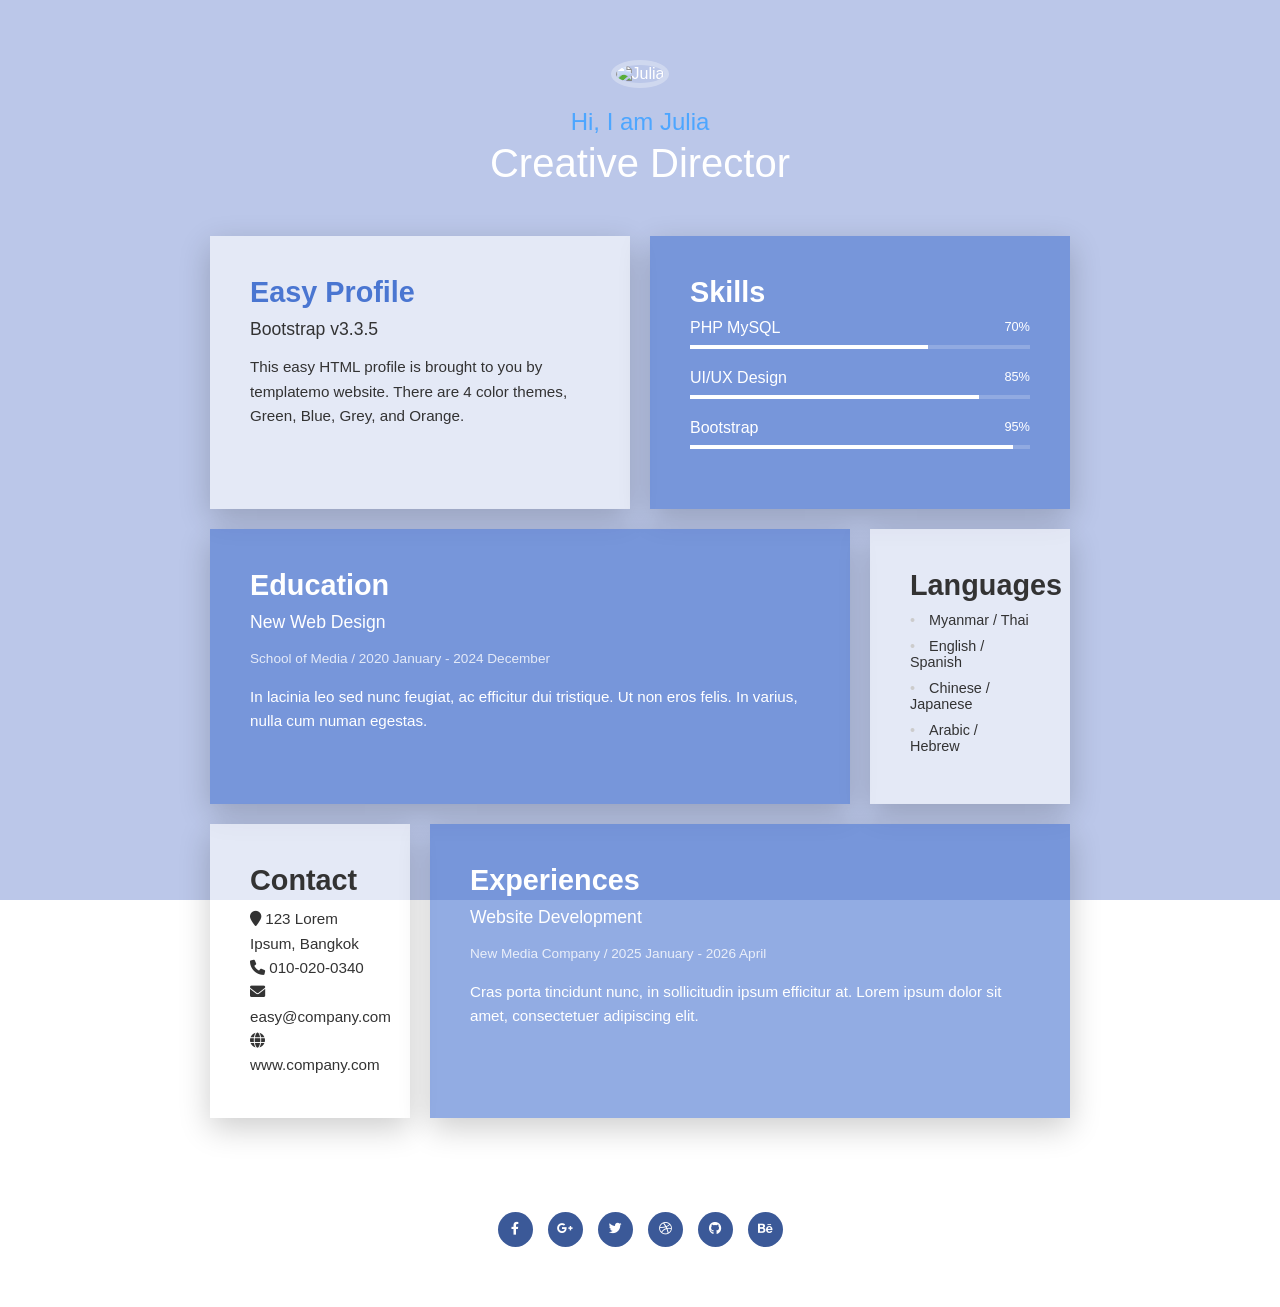
==== webpage/index.html @ dd3658fb "site" ====
<!DOCTYPE html>
<html lang="en">
<head>
    <meta charset="UTF-8">
    <meta name="viewport" content="width=device-width, initial-scale=1.0">
    <title>Julia - Creative Director Profile</title>
    <link rel="stylesheet" href="css/style.css">
    <link rel="stylesheet" href="https://cdnjs.cloudflare.com/ajax/libs/font-awesome/6.0.0/css/all.min.css">
</head>
<body>

    <div class="background-overlay"></div>

    <main class="wrapper">
        <header class="header">
            <div class="profile-pic">
                <img src="https://via.placeholder.com/150" alt="Julia">
            </div>
            <p class="greeting">Hi, I am Julia</p>
            <h1>Creative Director</h1>
        </header>

        <div class="grid-container">
            
            <section class="card white profile-text">
                <h2 class="blue-text">Easy Profile</h2>
                <h3>Bootstrap v3.3.5</h3>
                <p>This easy HTML profile is brought to you by templatemo website. There are 4 color themes, Green, Blue, Grey, and Orange.</p>
            </section>

            <section class="card blue skills">
                <h2>Skills</h2>
                <div class="skill-item">
                    <span>PHP MySQL</span> <span class="percent">70%</span>
                    <div class="progress"><div class="bar" style="width: 70%"></div></div>
                </div>
                <div class="skill-item">
                    <span>UI/UX Design</span> <span class="percent">85%</span>
                    <div class="progress"><div class="bar" style="width: 85%"></div></div>
                </div>
                <div class="skill-item">
                    <span>Bootstrap</span> <span class="percent">95%</span>
                    <div class="progress"><div class="bar" style="width: 95%"></div></div>
                </div>
            </section>

            <section class="card blue education">
                <h2>Education</h2>
                <h3>New Web Design</h3>
                <p class="meta">School of Media / 2020 January - 2024 December</p>
                <p>In lacinia leo sed nunc feugiat, ac efficitur dui tristique. Ut non eros felis. In varius, nulla cum numan egestas.</p>
            </section>

            <section class="card white languages">
                <h2>Languages</h2>
                <ul>
                    <li>Myanmar / Thai</li>
                    <li>English / Spanish</li>
                    <li>Chinese / Japanese</li>
                    <li>Arabic / Hebrew</li>
                </ul>
            </section>

            <section class="card white contact">
                <h2>Contact</h2>
                <p><i class="fa fa-map-marker"></i> 123 Lorem Ipsum, Bangkok</p>
                <p><i class="fa fa-phone"></i> 010-020-0340</p>
                <p><i class="fa fa-envelope"></i> easy@company.com</p>
                <p><i class="fa fa-globe"></i> www.company.com</p>
            </section>

            <section class="card blue experiences">
                <h2>Experiences</h2>
                <h3>Website Development</h3>
                <p class="meta">New Media Company / 2025 January - 2026 April</p>
                <p>Cras porta tincidunt nunc, in sollicitudin ipsum efficitur at. Lorem ipsum dolor sit amet, consectetuer adipiscing elit.</p>
            </section>

        </div>

        <footer class="footer">
            <p>Copyright &copy; 2026 Your Easy Profile</p>
            <div class="social-icons">
                <i class="fab fa-facebook-f"></i>
                <i class="fab fa-google-plus-g"></i>
                <i class="fab fa-twitter"></i>
                <i class="fab fa-dribbble"></i>
                <i class="fab fa-github"></i>
                <i class="fab fa-behance"></i>
            </div>
        </footer>
    </main>

</body>
</html>
---- webpage/css/style.css ----
* {
    margin: 0;
    padding: 0;
    box-sizing: border-box;
}

body {
    font-family: 'Arial', sans-serif;
    color: white;
    min-height: 100vh;
    /* This creates the blurry mountain background effect */
    background: url('https://images.unsplash.com/photo-1464822759023-fed622ff2c3b?auto=format&fit=crop&q=80&w=2070') no-repeat center center fixed;
    background-size: cover;
    position: relative;
}

/* Semi-transparent overlay to match the image tint */
.background-overlay {
    position: fixed;
    top: 0;
    left: 0;
    width: 100%;
    height: 100%;
    background: rgba(85, 115, 200, 0.4); 
    z-index: -1;
}

.wrapper {
    max-width: 900px;
    margin: 0 auto;
    padding: 60px 20px;
}

/* Header */
.header {
    text-align: center;
    margin-bottom: 50px;
}

.profile-pic img {
    width: 150px;
    height: 150px;
    border-radius: 50%;
    border: 5px solid rgba(255, 255, 255, 0.3);
    object-fit: cover;
}

.greeting {
    font-size: 1.5rem;
    color: #4da6ff;
    margin-top: 15px;
}

.header h1 {
    font-size: 2.5rem;
    font-weight: 300;
}

/* Grid Logic */
.grid-container {
    display: grid;
    grid-template-columns: repeat(12, 1fr);
    gap: 20px;
    max-width: 1000px;
    margin: 0 auto;
}

.card {
    padding: 40px;
    box-shadow: 0 10px 30px rgba(0,0,0,0.2);
}

.white {
    background: white;
    color: #666;
}

.blue {
    background: #4a76d1;
    color: white;
}

.card.white {
    background-color: rgba(255, 255, 255, 0.60);
    color: #333;
}

.card.blue {
    background-color: rgba(74, 118, 209, 0.60);
    color: white;
}

.blue-text { color: #4a76d1; }

/* Customizing specific grid placements to match image staggered heights */
.profile-text { grid-column: span 6; }
.skills { grid-column: span 6; }
.education { grid-column: span 9; }
.languages { grid-column: span 3; }
.contact { grid-column: span 3; }
.experiences { grid-column: span 9; }

/* Typography & Lists */
h2 { font-size: 1.8rem; margin-bottom: 10px; }
h3 { font-size: 1.1rem; margin-bottom: 15px; font-weight: 400; }
.meta { font-size: 0.85rem; margin-bottom: 15px; opacity: 0.8; }
p { line-height: 1.6; font-size: 0.95rem; }

ul { list-style: none; }
li::before { content: "• "; color: #ccc; margin-right: 10px; }
li { margin-bottom: 10px; font-size: 0.9rem; }

/* Skills Bar */
.skill-item { margin-bottom: 20px; position: relative; }
.percent { float: right; font-size: 0.8rem; }
.progress {
    height: 4px;
    background: rgba(255,255,255,0.2);
    margin-top: 8px;
    width: 100%;
}
.bar { height: 100%; background: white; }

/* Footer */
.footer {
    text-align: center;
    margin-top: 50px;
    font-size: 0.8rem;
}

.social-icons {
    margin-top: 20px;
    display: flex;
    justify-content: center;
    gap: 15px;
}

.social-icons i {
    background: #3b5998;
    width: 35px;
    height: 35px;
    border-radius: 50%;
    display: flex;
    align-items: center;
    justify-content: center;
    cursor: pointer;
    transition: 0.3s;
}

/* Mobile Responsiveness */
@media (max-width: 768px) {
    .grid-container {
        grid-template-columns: 1fr; /* Stack into 1 column on small screens */
    }
    .card {
        grid-column: span 12 !important;
    }
}
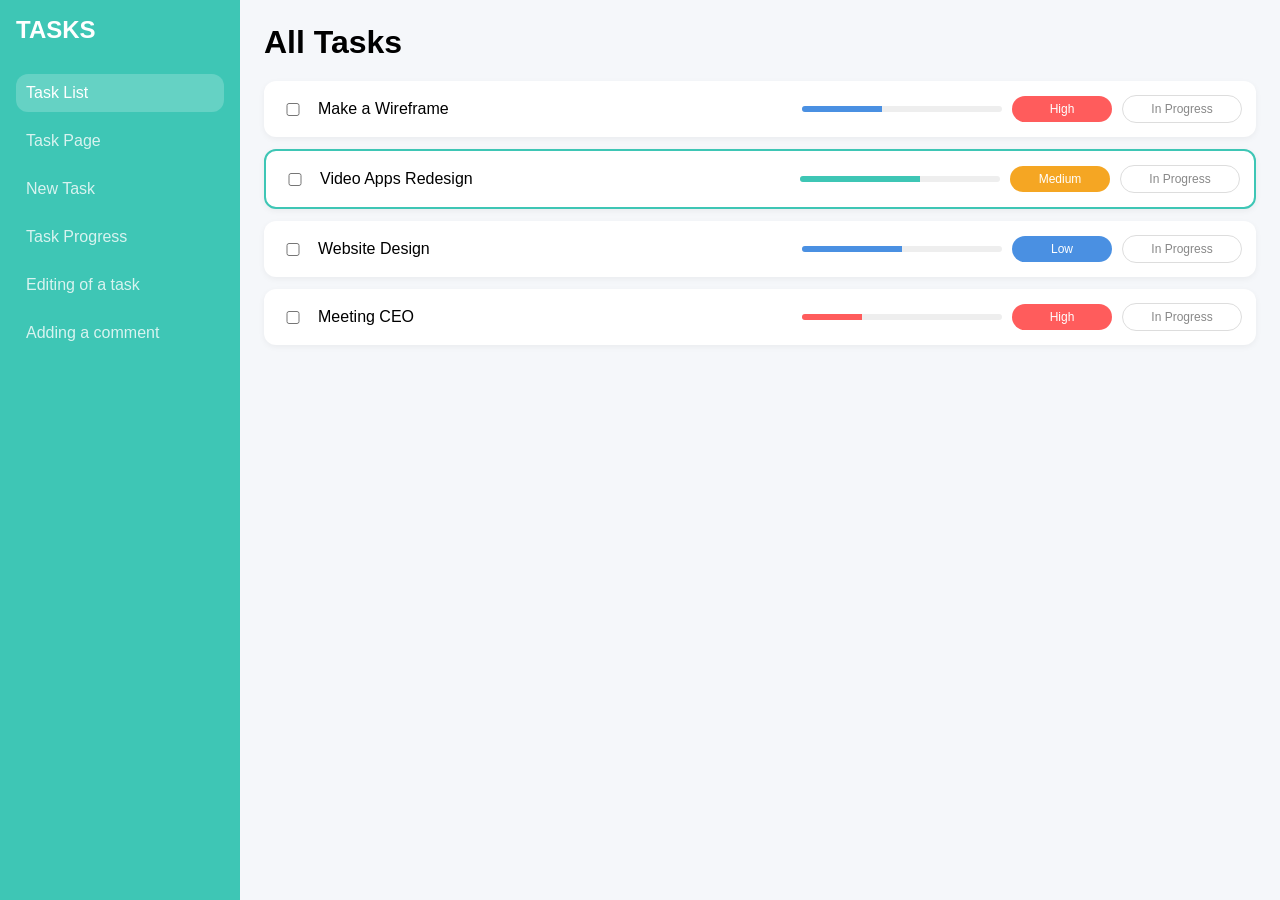
==== commit 133dd773: "sitetodo" ====
--- a/webpage/index.html
+++ b/webpage/index.html
@@ -1,95 +1,89 @@
 <!DOCTYPE html>
 <html lang="en">
 <head>
-    <meta charset="UTF-8">
-    <meta name="viewport" content="width=device-width, initial-scale=1.0">
-    <title>Julia - Creative Director Profile</title>
-    <link rel="stylesheet" href="css/style.css">
-    <link rel="stylesheet" href="https://cdnjs.cloudflare.com/ajax/libs/font-awesome/6.0.0/css/all.min.css">
+  <meta charset="UTF-8" />
+  <meta name="viewport" content="width=device-width, initial-scale=1.0"/>
+  <title>Task Dashboard</title>
+  <link rel="stylesheet" href="css/style.css"/>
 </head>
 <body>
 
-    <div class="background-overlay"></div>
+<div class="app">
 
-    <main class="wrapper">
-        <header class="header">
-            <div class="profile-pic">
-                <img src="https://via.placeholder.com/150" alt="Julia">
-            </div>
-            <p class="greeting">Hi, I am Julia</p>
-            <h1>Creative Director</h1>
-        </header>
+  <!-- Sidebar -->
+  <aside class="sidebar">
+    <h2 class="logo">TASKS</h2>
+    <nav>
+      <a class="active">Task List</a>
+      <a>Task Page</a>
+      <a>New Task</a>
+      <a>Task Progress</a>
+      <a>Editing of a task</a>
+      <a>Adding a comment</a>
+    </nav>
+  </aside>
 
-        <div class="grid-container">
-            
-            <section class="card white profile-text">
-                <h2 class="blue-text">Easy Profile</h2>
-                <h3>Bootstrap v3.3.5</h3>
-                <p>This easy HTML profile is brought to you by templatemo website. There are 4 color themes, Green, Blue, Grey, and Orange.</p>
-            </section>
+  <!-- Main Content -->
+  <main class="main">
+    <header class="header">
+      <h1>All Tasks</h1>
+    </header>
 
-            <section class="card blue skills">
-                <h2>Skills</h2>
-                <div class="skill-item">
-                    <span>PHP MySQL</span> <span class="percent">70%</span>
-                    <div class="progress"><div class="bar" style="width: 70%"></div></div>
-                </div>
-                <div class="skill-item">
-                    <span>UI/UX Design</span> <span class="percent">85%</span>
-                    <div class="progress"><div class="bar" style="width: 85%"></div></div>
-                </div>
-                <div class="skill-item">
-                    <span>Bootstrap</span> <span class="percent">95%</span>
-                    <div class="progress"><div class="bar" style="width: 95%"></div></div>
-                </div>
-            </section>
+    <section class="task-list">
 
-            <section class="card blue education">
-                <h2>Education</h2>
-                <h3>New Web Design</h3>
-                <p class="meta">School of Media / 2020 January - 2024 December</p>
-                <p>In lacinia leo sed nunc feugiat, ac efficitur dui tristique. Ut non eros felis. In varius, nulla cum numan egestas.</p>
-            </section>
+      <!-- Task Item -->
+      <div class="task">
+        <input type="checkbox"/>
+        <span class="title">Make a Wireframe</span>
 
-            <section class="card white languages">
-                <h2>Languages</h2>
-                <ul>
-                    <li>Myanmar / Thai</li>
-                    <li>English / Spanish</li>
-                    <li>Chinese / Japanese</li>
-                    <li>Arabic / Hebrew</li>
-                </ul>
-            </section>
-
-            <section class="card white contact">
-                <h2>Contact</h2>
-                <p><i class="fa fa-map-marker"></i> 123 Lorem Ipsum, Bangkok</p>
-                <p><i class="fa fa-phone"></i> 010-020-0340</p>
-                <p><i class="fa fa-envelope"></i> easy@company.com</p>
-                <p><i class="fa fa-globe"></i> www.company.com</p>
-            </section>
-
-            <section class="card blue experiences">
-                <h2>Experiences</h2>
-                <h3>Website Development</h3>
-                <p class="meta">New Media Company / 2025 January - 2026 April</p>
-                <p>Cras porta tincidunt nunc, in sollicitudin ipsum efficitur at. Lorem ipsum dolor sit amet, consectetuer adipiscing elit.</p>
-            </section>
-
+        <div class="progress">
+          <span class="bar blue" style="width:40%"></span>
         </div>
 
-        <footer class="footer">
-            <p>Copyright &copy; 2026 Your Easy Profile</p>
-            <div class="social-icons">
-                <i class="fab fa-facebook-f"></i>
-                <i class="fab fa-google-plus-g"></i>
-                <i class="fab fa-twitter"></i>
-                <i class="fab fa-dribbble"></i>
-                <i class="fab fa-github"></i>
-                <i class="fab fa-behance"></i>
-            </div>
-        </footer>
-    </main>
+        <span class="priority high">High</span>
+        <span class="status">In Progress</span>
+      </div>
+
+      <div class="task active">
+        <input type="checkbox"/>
+        <span class="title">Video Apps Redesign</span>
+
+        <div class="progress">
+          <span class="bar green" style="width:60%"></span>
+        </div>
+
+        <span class="priority medium">Medium</span>
+        <span class="status">In Progress</span>
+      </div>
+
+      <div class="task">
+        <input type="checkbox"/>
+        <span class="title">Website Design</span>
+
+        <div class="progress">
+          <span class="bar blue" style="width:50%"></span>
+        </div>
+
+        <span class="priority low">Low</span>
+        <span class="status">In Progress</span>
+      </div>
+
+      <div class="task">
+        <input type="checkbox"/>
+        <span class="title">Meeting CEO</span>
+
+        <div class="progress">
+          <span class="bar red" style="width:30%"></span>
+        </div>
+
+        <span class="priority high">High</span>
+        <span class="status">In Progress</span>
+      </div>
+
+    </section>
+  </main>
+
+</div>
 
 </body>
 </html>
--- a/webpage/css/style.css
+++ b/webpage/css/style.css
@@ -1,158 +1,172 @@
-* {
-    margin: 0;
-    padding: 0;
-    box-sizing: border-box;
+/* ===== Root Variables (scalable design system) ===== */
+:root {
+  --primary: #3ec6b5;
+  --bg: #f5f7fa;
+  --white: #ffffff;
+  --text: #333;
+  --muted: #888;
+
+  --high: #ff5c5c;
+  --medium: #f5a623;
+  --low: #4a90e2;
+
+  --radius: 12px;
+  --spacing: 16px;
 }
 
-body {
-    font-family: 'Arial', sans-serif;
-    color: white;
-    min-height: 100vh;
-    /* This creates the blurry mountain background effect */
-    background: url('https://images.unsplash.com/photo-1464822759023-fed622ff2c3b?auto=format&fit=crop&q=80&w=2070') no-repeat center center fixed;
-    background-size: cover;
-    position: relative;
+/* ===== Reset ===== */
+* {
+  margin: 0;
+  padding: 0;
+  box-sizing: border-box;
+  font-family: sans-serif;
 }
 
-/* Semi-transparent overlay to match the image tint */
-.background-overlay {
-    position: fixed;
-    top: 0;
-    left: 0;
-    width: 100%;
-    height: 100%;
-    background: rgba(85, 115, 200, 0.4); 
-    z-index: -1;
+/* ===== Layout ===== */
+body {
+  background: var(--bg);
 }
 
-.wrapper {
-    max-width: 900px;
-    margin: 0 auto;
-    padding: 60px 20px;
+.app {
+  display: flex;
+  min-height: 100vh;
 }
 
-/* Header */
-.header {
-    text-align: center;
-    margin-bottom: 50px;
+/* ===== Sidebar ===== */
+.sidebar {
+  width: 240px;
+  background: var(--primary);
+  color: white;
+  padding: var(--spacing);
 }
 
-.profile-pic img {
-    width: 150px;
-    height: 150px;
-    border-radius: 50%;
-    border: 5px solid rgba(255, 255, 255, 0.3);
-    object-fit: cover;
+.logo {
+  margin-bottom: 30px;
 }
 
-.greeting {
-    font-size: 1.5rem;
-    color: #4da6ff;
-    margin-top: 15px;
+.sidebar nav {
+  display: flex;
+  flex-direction: column;
+  gap: 10px;
 }
 
-.header h1 {
-    font-size: 2.5rem;
-    font-weight: 300;
+.sidebar a {
+  padding: 10px;
+  border-radius: var(--radius);
+  cursor: pointer;
+  opacity: 0.8;
 }
 
-/* Grid Logic */
-.grid-container {
-    display: grid;
-    grid-template-columns: repeat(12, 1fr);
-    gap: 20px;
-    max-width: 1000px;
-    margin: 0 auto;
+.sidebar a.active,
+.sidebar a:hover {
+  background: rgba(255,255,255,0.2);
+  opacity: 1;
 }
 
-.card {
-    padding: 40px;
-    box-shadow: 0 10px 30px rgba(0,0,0,0.2);
+/* ===== Main ===== */
+.main {
+  flex: 1;
+  padding: 24px;
 }
 
-.white {
-    background: white;
-    color: #666;
+.header {
+  margin-bottom: 20px;
 }
 
-.blue {
-    background: #4a76d1;
-    color: white;
+/* ===== Task List ===== */
+.task-list {
+  display: flex;
+  flex-direction: column;
+  gap: 12px;
 }
 
-.card.white {
-    background-color: rgba(255, 255, 255, 0.60);
-    color: #333;
+/* ===== Task Item ===== */
+.task {
+  display: grid;
+  grid-template-columns: 30px 1fr 200px 100px 120px;
+  align-items: center;
+  gap: 10px;
+
+  background: var(--white);
+  padding: 14px;
+  border-radius: var(--radius);
+  box-shadow: 0 2px 6px rgba(0,0,0,0.05);
 }
 
-.card.blue {
-    background-color: rgba(74, 118, 209, 0.60);
-    color: white;
+.task.active {
+  border: 2px solid var(--primary);
 }
 
-.blue-text { color: #4a76d1; }
-
-/* Customizing specific grid placements to match image staggered heights */
-.profile-text { grid-column: span 6; }
-.skills { grid-column: span 6; }
-.education { grid-column: span 9; }
-.languages { grid-column: span 3; }
-.contact { grid-column: span 3; }
-.experiences { grid-column: span 9; }
-
-/* Typography & Lists */
-h2 { font-size: 1.8rem; margin-bottom: 10px; }
-h3 { font-size: 1.1rem; margin-bottom: 15px; font-weight: 400; }
-.meta { font-size: 0.85rem; margin-bottom: 15px; opacity: 0.8; }
-p { line-height: 1.6; font-size: 0.95rem; }
-
-ul { list-style: none; }
-li::before { content: "• "; color: #ccc; margin-right: 10px; }
-li { margin-bottom: 10px; font-size: 0.9rem; }
-
-/* Skills Bar */
-.skill-item { margin-bottom: 20px; position: relative; }
-.percent { float: right; font-size: 0.8rem; }
-.progress {
-    height: 4px;
-    background: rgba(255,255,255,0.2);
-    margin-top: 8px;
-    width: 100%;
-}
-.bar { height: 100%; background: white; }
-
-/* Footer */
-.footer {
-    text-align: center;
-    margin-top: 50px;
-    font-size: 0.8rem;
+.title {
+  font-weight: 500;
 }
 
-.social-icons {
-    margin-top: 20px;
-    display: flex;
-    justify-content: center;
-    gap: 15px;
+/* ===== Progress Bar ===== */
+.progress {
+  height: 6px;
+  background: #eee;
+  border-radius: 10px;
+  overflow: hidden;
 }
 
-.social-icons i {
-    background: #3b5998;
-    width: 35px;
-    height: 35px;
-    border-radius: 50%;
-    display: flex;
-    align-items: center;
-    justify-content: center;
-    cursor: pointer;
-    transition: 0.3s;
+.bar {
+  height: 100%;
+  display: block;
 }
 
-/* Mobile Responsiveness */
-@media (max-width: 768px) {
-    .grid-container {
-        grid-template-columns: 1fr; /* Stack into 1 column on small screens */
-    }
-    .card {
-        grid-column: span 12 !important;
-    }
+.bar.blue { background: #4a90e2; }
+.bar.green { background: #3ec6b5; }
+.bar.red { background: #ff5c5c; }
+
+/* ===== Priority ===== */
+.priority {
+  font-size: 12px;
+  padding: 6px 10px;
+  border-radius: 20px;
+  text-align: center;
+  color: white;
+}
+
+.priority.high { background: var(--high); }
+.priority.medium { background: var(--medium); }
+.priority.low { background: var(--low); }
+
+/* ===== Status ===== */
+.status {
+  font-size: 12px;
+  color: var(--muted);
+  border: 1px solid #ddd;
+  padding: 6px 10px;
+  border-radius: 20px;
+  text-align: center;
+}
+
+/* ===== Responsive ===== */
+@media (max-width: 900px) {
+  .task {
+    grid-template-columns: 30px 1fr;
+    grid-row-gap: 10px;
+  }
+
+  .progress,
+  .priority,
+  .status {
+    grid-column: span 2;
+  }
+}
+
+@media (max-width: 600px) {
+  .app {
+    flex-direction: column;
+  }
+
+  .sidebar {
+    width: 100%;
+    display: flex;
+    overflow-x: auto;
+  }
+
+  .sidebar nav {
+    flex-direction: row;
+  }
 }
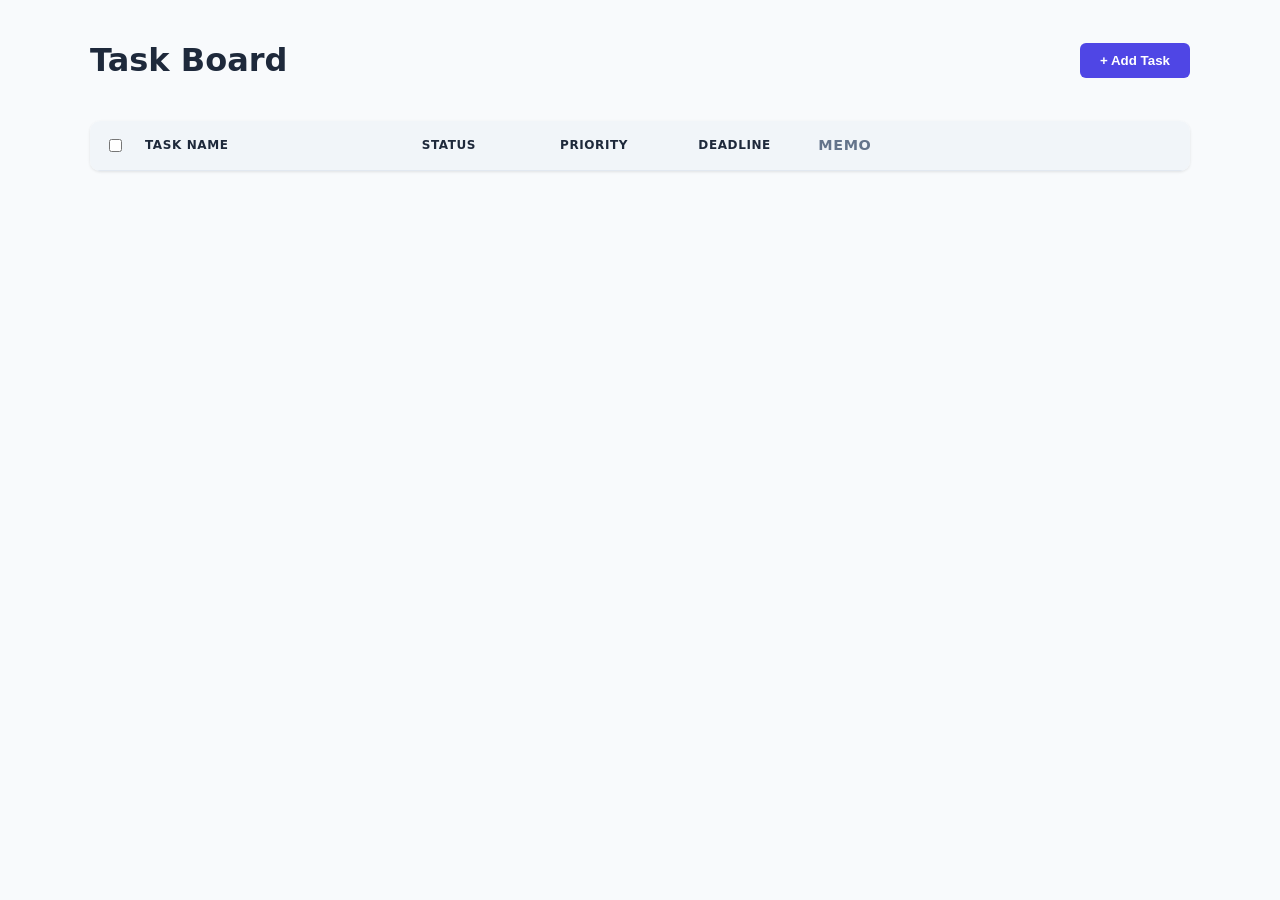
==== commit 94271724: "cruds" ====
--- a/webpage/index.html
+++ b/webpage/index.html
@@ -1,89 +1,70 @@
 <!DOCTYPE html>
 <html lang="en">
 <head>
-  <meta charset="UTF-8" />
-  <meta name="viewport" content="width=device-width, initial-scale=1.0"/>
-  <title>Task Dashboard</title>
-  <link rel="stylesheet" href="css/style.css"/>
+    <meta charset="UTF-8">
+    <meta name="viewport" content="width=device-width, initial-scale=1.0">
+    <title>Modern Task Manager</title>
+    <link rel="stylesheet" href="css/style.css">
 </head>
 <body>
 
-<div class="app">
+    <div class="container">
+        <header>
+            <h1>Task Board</h1>
+            <button id="openModalBtn" class="btn-primary">+ Add Task</button>
+        </header>
 
-  <!-- Sidebar -->
-  <aside class="sidebar">
-    <h2 class="logo">TASKS</h2>
-    <nav>
-      <a class="active">Task List</a>
-      <a>Task Page</a>
-      <a>New Task</a>
-      <a>Task Progress</a>
-      <a>Editing of a task</a>
-      <a>Adding a comment</a>
-    </nav>
-  </aside>
+        <div class="task-table">
+            <div class="table-row header">
+                <div class="col-check"><input type="checkbox" id="selectAll"></div>
+                <div class="col-name">Task Name</div>
+                <div class="col-status">Status</div>
+                <div class="col-priority">Priority</div>
+                <div class="col-date">Deadline</div>
+                <div class="col-memo">Memo</div>
+                <div class="col-actions"></div>
+            </div>
 
-  <!-- Main Content -->
-  <main class="main">
-    <header class="header">
-      <h1>All Tasks</h1>
-    </header>
+            <div id="taskList">
+                </div>
+        </div>
+    </div>
 
-    <section class="task-list">
+    <div id="taskModal" class="modal">
+        <div class="modal-content">
+            <h3>Add New Task</h3>
+            <form id="taskForm">
+                <input type="text" id="taskName" placeholder="Task Name" required>
+                
+                <div class="form-row">
+                    <select id="taskStatus" required>
+                        <option value="" disabled selected>Status</option>
+                        <option value="To Do">To Do</option>
+                        <option value="In Progress">In Progress</option>
+                        <option value="Review">Review</option>
+                        <option value="Done">Done</option>
+                    </select>
 
-      <!-- Task Item -->
-      <div class="task">
-        <input type="checkbox"/>
-        <span class="title">Make a Wireframe</span>
+                    <select id="taskPriority" required>
+                        <option value="" disabled selected>Priority</option>
+                        <option value="Low">Low</option>
+                        <option value="Medium">Medium</option>
+                        <option value="High">High</option>
+                        <option value="Urgent">Urgent</option>
+                    </select>
+                </div>
 
-        <div class="progress">
-          <span class="bar blue" style="width:40%"></span>
+                <input type="date" id="taskDeadline" required>
+                <textarea id="taskMemo" placeholder="Enter memo details..." rows="3"></textarea>
+
+                <div class="modal-buttons">
+                    <button type="button" id="closeModalBtn" class="btn-secondary">Cancel</button>
+                    <button type="submit" class="btn-primary">Submit Task</button>
+                </div>
+            </form>
         </div>
+    </div>
 
-        <span class="priority high">High</span>
-        <span class="status">In Progress</span>
-      </div>
-
-      <div class="task active">
-        <input type="checkbox"/>
-        <span class="title">Video Apps Redesign</span>
-
-        <div class="progress">
-          <span class="bar green" style="width:60%"></span>
-        </div>
-
-        <span class="priority medium">Medium</span>
-        <span class="status">In Progress</span>
-      </div>
-
-      <div class="task">
-        <input type="checkbox"/>
-        <span class="title">Website Design</span>
-
-        <div class="progress">
-          <span class="bar blue" style="width:50%"></span>
-        </div>
-
-        <span class="priority low">Low</span>
-        <span class="status">In Progress</span>
-      </div>
-
-      <div class="task">
-        <input type="checkbox"/>
-        <span class="title">Meeting CEO</span>
-
-        <div class="progress">
-          <span class="bar red" style="width:30%"></span>
-        </div>
-
-        <span class="priority high">High</span>
-        <span class="status">In Progress</span>
-      </div>
-
-    </section>
-  </main>
-
-</div>
-
+    <script src="script.js"></script>
 </body>
 </html>
--- a/webpage/css/style.css
+++ b/webpage/css/style.css
@@ -1,172 +1,130 @@
-/* ===== Root Variables (scalable design system) ===== */
 :root {
-  --primary: #3ec6b5;
-  --bg: #f5f7fa;
-  --white: #ffffff;
-  --text: #333;
-  --muted: #888;
-
-  --high: #ff5c5c;
-  --medium: #f5a623;
-  --low: #4a90e2;
-
-  --radius: 12px;
-  --spacing: 16px;
+    --primary: #4f46e5;
+    --bg: #f8fafc;
+    --border: #e2e8f0;
+    --text: #1e293b;
 }
 
-/* ===== Reset ===== */
-* {
-  margin: 0;
-  padding: 0;
-  box-sizing: border-box;
-  font-family: sans-serif;
+body {
+    font-family: 'Inter', system-ui, sans-serif;
+    background-color: var(--bg);
+    color: var(--text);
+    margin: 0;
+    padding: 20px;
 }
 
-/* ===== Layout ===== */
-body {
-  background: var(--bg);
+.container {
+    max-width: 1100px;
+    margin: 0 auto;
 }
 
-.app {
-  display: flex;
-  min-height: 100vh;
+header {
+    display: flex;
+    justify-content: space-between;
+    align-items: center;
+    margin-bottom: 20px;
 }
 
-/* ===== Sidebar ===== */
-.sidebar {
-  width: 240px;
-  background: var(--primary);
-  color: white;
-  padding: var(--spacing);
+/* Button Styling */
+.btn-primary {
+    background: var(--primary);
+    color: white;
+    border: none;
+    padding: 10px 20px;
+    border-radius: 6px;
+    cursor: pointer;
+    font-weight: 600;
 }
 
-.logo {
-  margin-bottom: 30px;
+.btn-secondary {
+    background: #e2e8f0;
+    border: none;
+    padding: 10px 20px;
+    border-radius: 6px;
+    cursor: pointer;
 }
 
-.sidebar nav {
-  display: flex;
-  flex-direction: column;
-  gap: 10px;
+/* Custom Table Layout */
+.task-table {
+    background: white;
+    border-radius: 10px;
+    box-shadow: 0 1px 3px rgba(0,0,0,0.1);
+    overflow: hidden;
 }
 
-.sidebar a {
-  padding: 10px;
-  border-radius: var(--radius);
-  cursor: pointer;
-  opacity: 0.8;
-}
-
-.sidebar a.active,
-.sidebar a:hover {
-  background: rgba(255,255,255,0.2);
-  opacity: 1;
-}
-
-/* ===== Main ===== */
-.main {
-  flex: 1;
-  padding: 24px;
+.table-row {
+    display: grid;
+    grid-template-columns: 40px 2fr 1fr 1fr 120px 2fr 80px;
+    padding: 15px;
+    border-bottom: 1px solid var(--border);
+    align-items: center;
 }
 
 .header {
-  margin-bottom: 20px;
+    background: #f1f5f9;
+    font-weight: 600;
+    text-transform: uppercase;
+    font-size: 0.75rem;
+    letter-spacing: 0.05em;
 }
 
-/* ===== Task List ===== */
-.task-list {
-  display: flex;
-  flex-direction: column;
-  gap: 12px;
+.col-memo {
+    white-space: nowrap;
+    overflow: hidden;
+    text-overflow: ellipsis;
+    color: #64748b;
+    font-size: 0.9rem;
 }
 
-/* ===== Task Item ===== */
-.task {
-  display: grid;
-  grid-template-columns: 30px 1fr 200px 100px 120px;
-  align-items: center;
-  gap: 10px;
-
-  background: var(--white);
-  padding: 14px;
-  border-radius: var(--radius);
-  box-shadow: 0 2px 6px rgba(0,0,0,0.05);
+/* Dropdown styling inside table */
+.row-select, .row-options {
+    width: 100%;
+    border: none;
+    background: transparent;
+    cursor: pointer;
 }
 
-.task.active {
-  border: 2px solid var(--primary);
+/* Modal Styling */
+.modal {
+    display: none;
+    position: fixed;
+    top: 0; left: 0;
+    width: 100%; height: 100%;
+    background: rgba(0,0,0,0.5);
+    justify-content: center;
+    align-items: center;
 }
 
-.title {
-  font-weight: 500;
+.modal-content {
+    background: white;
+    padding: 25px;
+    border-radius: 12px;
+    width: 400px;
+    display: flex;
+    flex-direction: column;
+    gap: 15px;
 }
 
-/* ===== Progress Bar ===== */
-.progress {
-  height: 6px;
-  background: #eee;
-  border-radius: 10px;
-  overflow: hidden;
+#taskForm {
+    display: flex;
+    flex-direction: column;
+    gap: 12px;
 }
 
-.bar {
-  height: 100%;
-  display: block;
+#taskForm input, #taskForm select, #taskForm textarea {
+    padding: 10px;
+    border: 1px solid var(--border);
+    border-radius: 6px;
 }
 
-.bar.blue { background: #4a90e2; }
-.bar.green { background: #3ec6b5; }
-.bar.red { background: #ff5c5c; }
-
-/* ===== Priority ===== */
-.priority {
-  font-size: 12px;
-  padding: 6px 10px;
-  border-radius: 20px;
-  text-align: center;
-  color: white;
+.form-row {
+    display: flex;
+    gap: 10px;
 }
 
-.priority.high { background: var(--high); }
-.priority.medium { background: var(--medium); }
-.priority.low { background: var(--low); }
-
-/* ===== Status ===== */
-.status {
-  font-size: 12px;
-  color: var(--muted);
-  border: 1px solid #ddd;
-  padding: 6px 10px;
-  border-radius: 20px;
-  text-align: center;
-}
-
-/* ===== Responsive ===== */
-@media (max-width: 900px) {
-  .task {
-    grid-template-columns: 30px 1fr;
-    grid-row-gap: 10px;
-  }
-
-  .progress,
-  .priority,
-  .status {
-    grid-column: span 2;
-  }
-}
-
-@media (max-width: 600px) {
-  .app {
-    flex-direction: column;
-  }
-
-  .sidebar {
-    width: 100%;
+.modal-buttons {
     display: flex;
-    overflow-x: auto;
-  }
-
-  .sidebar nav {
-    flex-direction: row;
-  }
+    justify-content: flex-end;
+    gap: 10px;
+    margin-top: 10px;
 }
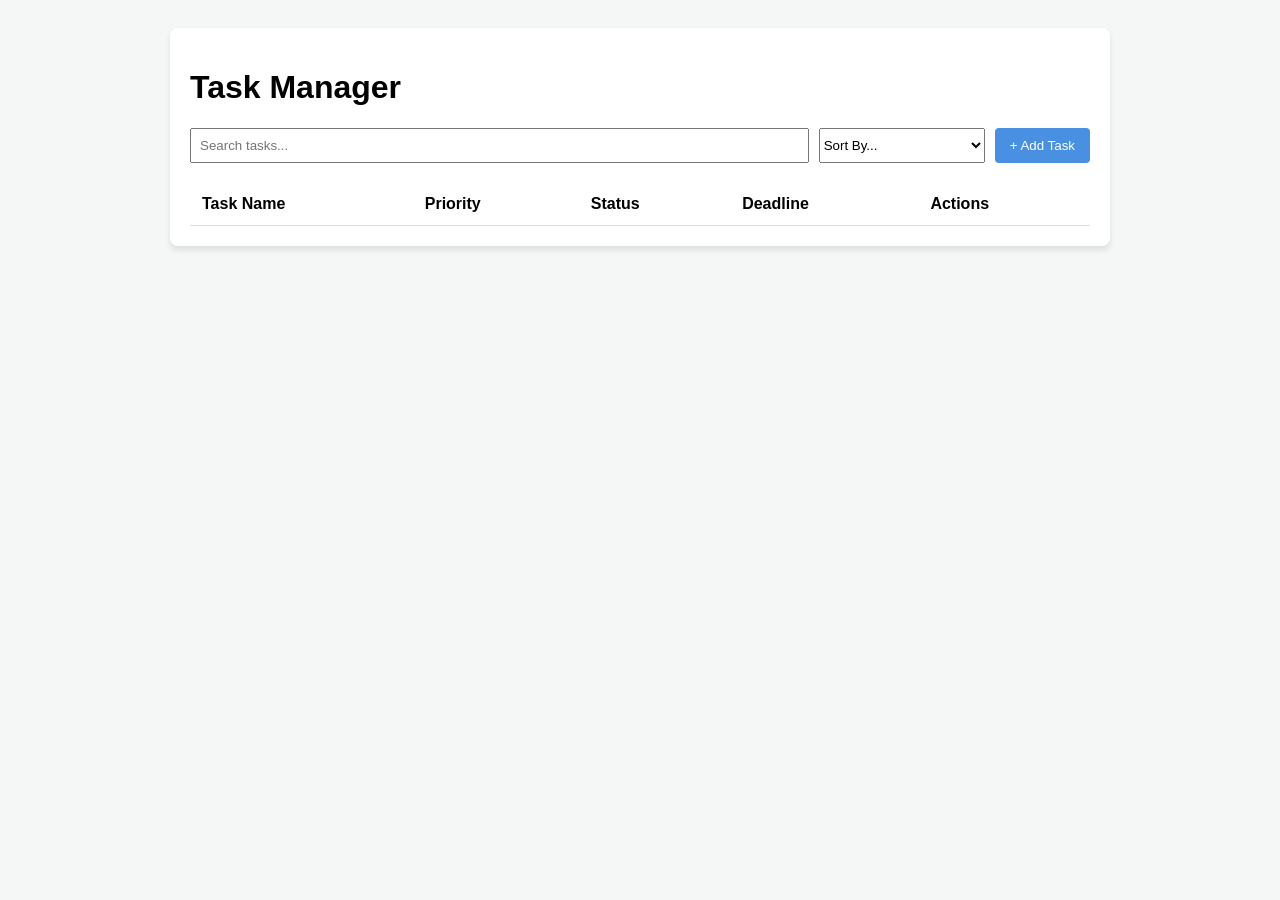
==== commit 1659e80f: "crud2" ====
--- a/webpage/index.html
+++ b/webpage/index.html
@@ -3,64 +3,71 @@
 <head>
     <meta charset="UTF-8">
     <meta name="viewport" content="width=device-width, initial-scale=1.0">
-    <title>Modern Task Manager</title>
+    <title>Task Master CRUD</title>
     <link rel="stylesheet" href="css/style.css">
 </head>
 <body>
 
     <div class="container">
-        <header>
-            <h1>Task Board</h1>
-            <button id="openModalBtn" class="btn-primary">+ Add Task</button>
-        </header>
+        <h1>Task Manager</h1>
 
-        <div class="task-table">
-            <div class="table-row header">
-                <div class="col-check"><input type="checkbox" id="selectAll"></div>
-                <div class="col-name">Task Name</div>
-                <div class="col-status">Status</div>
-                <div class="col-priority">Priority</div>
-                <div class="col-date">Deadline</div>
-                <div class="col-memo">Memo</div>
-                <div class="col-actions"></div>
-            </div>
+        <div class="controls">
+            <input type="text" id="searchBox" placeholder="Search tasks...">
+            <select id="sortOptions">
+                <option value="none">Sort By...</option>
+                <option value="priority">Priority (High to Low)</option>
+                <option value="date-asc">Deadline (Closest First)</option>
+                <option value="date-desc">Deadline (Furthest First)</option>
+            </select>
+            <button id="addTaskBtn" class="btn-primary">+ Add Task</button>
+        </div>
 
-            <div id="taskList">
-                </div>
-        </div>
+        <table id="taskTable">
+            <thead>
+                <tr>
+                    <th>Task Name</th>
+                    <th>Priority</th>
+                    <th>Status</th>
+                    <th>Deadline</th>
+                    <th>Actions</th>
+                </tr>
+            </thead>
+            <tbody id="taskBody">
+                </tbody>
+        </table>
     </div>
 
     <div id="taskModal" class="modal">
         <div class="modal-content">
-            <h3>Add New Task</h3>
+            <span class="close-btn">&times;</span>
+            <h2 id="modalTitle">Add Task</h2>
             <form id="taskForm">
-                <input type="text" id="taskName" placeholder="Task Name" required>
-                
-                <div class="form-row">
-                    <select id="taskStatus" required>
-                        <option value="" disabled selected>Status</option>
-                        <option value="To Do">To Do</option>
-                        <option value="In Progress">In Progress</option>
-                        <option value="Review">Review</option>
-                        <option value="Done">Done</option>
-                    </select>
-
-                    <select id="taskPriority" required>
-                        <option value="" disabled selected>Priority</option>
-                        <option value="Low">Low</option>
-                        <option value="Medium">Medium</option>
-                        <option value="High">High</option>
-                        <option value="Urgent">Urgent</option>
+                <input type="hidden" id="editIndex">
+                <div class="form-group">
+                    <label>Task Name</label>
+                    <input type="text" id="taskName" required>
+                </div>
+                <div class="form-group">
+                    <label>Priority</label>
+                    <select id="priority">
+                        <option value="1">Low</option>
+                        <option value="2">Medium</option>
+                        <option value="3">High</option>
                     </select>
                 </div>
-
-                <input type="date" id="taskDeadline" required>
-                <textarea id="taskMemo" placeholder="Enter memo details..." rows="3"></textarea>
-
-                <div class="modal-buttons">
-                    <button type="button" id="closeModalBtn" class="btn-secondary">Cancel</button>
-                    <button type="submit" class="btn-primary">Submit Task</button>
+                <div class="form-group">
+                    <label>Status</label>
+                    <select id="status">
+                        <option value="Pending">Pending</option>
+                        <option value="In Progress">In Progress</option>
+                        <option value="Completed">Completed</option>
+                    </select>
                 </div>
+                <div class="form-group">
+                    <label>Deadline</label>
+                    <input type="date" id="deadline" required>
+                </div>
+                <button type="submit" class="btn-primary">Save Task</button>
             </form>
         </div>
     </div>
--- a/webpage/css/style.css
+++ b/webpage/css/style.css
@@ -1,130 +1,46 @@
 :root {
-    --primary: #4f46e5;
-    --bg: #f8fafc;
-    --border: #e2e8f0;
-    --text: #1e293b;
+    --primary: #4a90e2;
+    --danger: #e74c3c;
+    --overdue: #ffecec;
 }
 
-body {
-    font-family: 'Inter', system-ui, sans-serif;
-    background-color: var(--bg);
-    color: var(--text);
-    margin: 0;
-    padding: 20px;
+body { font-family: sans-serif; background: #f4f7f6; padding: 20px; }
+.container { max-width: 900px; margin: auto; background: white; padding: 20px; border-radius: 8px; box-shadow: 0 4px 6px rgba(0,0,0,0.1); }
+
+.controls { display: flex; gap: 10px; margin-bottom: 20px; }
+#searchBox { flex-grow: 1; padding: 8px; }
+
+table { width: 100%; border-collapse: collapse; margin-top: 10px; }
+th, td { padding: 12px; border-bottom: 1px solid #ddd; text-align: left; }
+tr.overdue { background-color: var(--overdue); color: var(--danger); font-weight: bold; }
+
+.btn-primary { background: var(--primary); color: white; border: none; padding: 10px 15px; cursor: pointer; border-radius: 4px; }
+.btn-edit { background: #f39c12; color: white; border: none; padding: 5px 10px; cursor: pointer; margin-right: 5px; }
+.btn-delete { background: var(--danger); color: white; border: none; padding: 5px 10px; cursor: pointer; }
+
+/* Modal Styles */
+.modal { display: none; position: fixed; z-index: 1; left: 0; top: 0; width: 100%; height: 100%; background: rgba(0,0,0,0.5); }
+.modal-content { background: white; margin: 10% auto; padding: 20px; width: 400px; border-radius: 8px; position: relative; }
+.close-btn { position: absolute; right: 20px; font-size: 24px; cursor: pointer; }
+.form-group { margin-bottom: 15px; }
+.form-group label { display: block; margin-bottom: 5px; }
+.form-group input, .form-group select { width: 100%; padding: 8px; box-sizing: border-box; }
+
+/* Styling for tasks that have passed their deadline */
+tr.task-expired {
+    background-color: #f9f9f9; /* Light gray background */
+    color: #999; /* Faded text color */
 }
 
-.container {
-    max-width: 1100px;
-    margin: 0 auto;
+tr.task-expired td:first-child {
+    text-decoration: line-through; /* Cross out the task name */
+    font-style: italic;
 }
 
-header {
-    display: flex;
-    justify-content: space-between;
-    align-items: center;
-    margin-bottom: 20px;
-}
-
-/* Button Styling */
-.btn-primary {
-    background: var(--primary);
-    color: white;
-    border: none;
-    padding: 10px 20px;
-    border-radius: 6px;
-    cursor: pointer;
-    font-weight: 600;
-}
-
-.btn-secondary {
-    background: #e2e8f0;
-    border: none;
-    padding: 10px 20px;
-    border-radius: 6px;
-    cursor: pointer;
-}
-
-/* Custom Table Layout */
-.task-table {
-    background: white;
-    border-radius: 10px;
-    box-shadow: 0 1px 3px rgba(0,0,0,0.1);
-    overflow: hidden;
-}
-
-.table-row {
-    display: grid;
-    grid-template-columns: 40px 2fr 1fr 1fr 120px 2fr 80px;
-    padding: 15px;
-    border-bottom: 1px solid var(--border);
-    align-items: center;
-}
-
-.header {
-    background: #f1f5f9;
-    font-weight: 600;
+/* Optional: a small badge for visual clarity */
+.status-expired {
+    color: #777;
+    font-size: 0.8rem;
+    font-weight: bold;
     text-transform: uppercase;
-    font-size: 0.75rem;
-    letter-spacing: 0.05em;
-}
-
-.col-memo {
-    white-space: nowrap;
-    overflow: hidden;
-    text-overflow: ellipsis;
-    color: #64748b;
-    font-size: 0.9rem;
-}
-
-/* Dropdown styling inside table */
-.row-select, .row-options {
-    width: 100%;
-    border: none;
-    background: transparent;
-    cursor: pointer;
-}
-
-/* Modal Styling */
-.modal {
-    display: none;
-    position: fixed;
-    top: 0; left: 0;
-    width: 100%; height: 100%;
-    background: rgba(0,0,0,0.5);
-    justify-content: center;
-    align-items: center;
-}
-
-.modal-content {
-    background: white;
-    padding: 25px;
-    border-radius: 12px;
-    width: 400px;
-    display: flex;
-    flex-direction: column;
-    gap: 15px;
-}
-
-#taskForm {
-    display: flex;
-    flex-direction: column;
-    gap: 12px;
-}
-
-#taskForm input, #taskForm select, #taskForm textarea {
-    padding: 10px;
-    border: 1px solid var(--border);
-    border-radius: 6px;
-}
-
-.form-row {
-    display: flex;
-    gap: 10px;
-}
-
-.modal-buttons {
-    display: flex;
-    justify-content: flex-end;
-    gap: 10px;
-    margin-top: 10px;
 }
